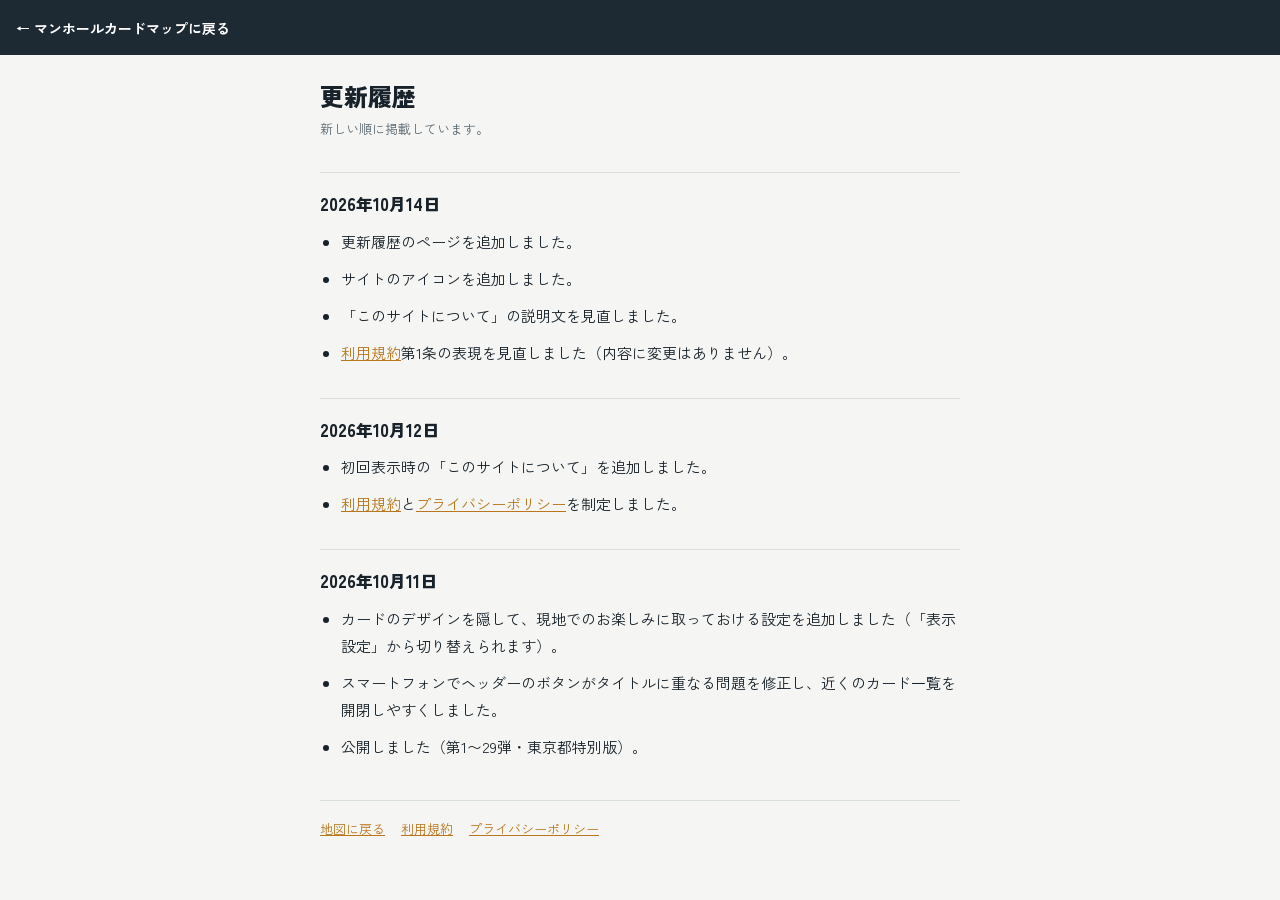
==== changelog.html @ 0600475e "Add changelog page and site icon, revise about dialog wording - Add changelog.html and link it from " ====
<!doctype html>
<html lang="ja">
<head>
<meta charset="utf-8">
<meta name="viewport" content="width=device-width,initial-scale=1,viewport-fit=cover">
<title>更新履歴｜マンホールカードマップ</title>
<link rel="stylesheet" href="https://fonts.googleapis.com/css2?family=Zen+Kaku+Gothic+New:wght@400;700;900&display=swap">
<link rel="icon" href="favicon.svg" type="image/svg+xml">
<link rel="icon" href="icon-192.png" type="image/png" sizes="192x192">
<link rel="apple-touch-icon" href="apple-touch-icon.png">
<link rel="stylesheet" href="doc.css">
</head>
<body>
<header><a href="./">← マンホールカードマップに戻る</a></header>
<main>
  <h1>更新履歴</h1>
  <p class="date">新しい順に掲載しています。</p>

  <h2><time datetime="2026-10-14">2026年10月14日</time></h2>
  <ul>
    <li>更新履歴のページを追加しました。</li>
    <li>サイトのアイコンを追加しました。</li>
    <li>「このサイトについて」の説明文を見直しました。</li>
    <li><a href="terms.html">利用規約</a>第1条の表現を見直しました（内容に変更はありません）。</li>
  </ul>

  <h2><time datetime="2026-10-12">2026年10月12日</time></h2>
  <ul>
    <li>初回表示時の「このサイトについて」を追加しました。</li>
    <li><a href="terms.html">利用規約</a>と<a href="privacy.html">プライバシーポリシー</a>を制定しました。</li>
  </ul>

  <h2><time datetime="2026-10-11">2026年10月11日</time></h2>
  <ul>
    <li>カードのデザインを隠して、現地でのお楽しみに取っておける設定を追加しました（「表示設定」から切り替えられます）。</li>
    <li>スマートフォンでヘッダーのボタンがタイトルに重なる問題を修正し、近くのカード一覧を開閉しやすくしました。</li>
    <li>公開しました（第1〜29弾・東京都特別版）。</li>
  </ul>

  <footer><a href="./">地図に戻る</a><a href="terms.html">利用規約</a><a href="privacy.html">プライバシーポリシー</a></footer>
</main>
</body>
</html>
---- doc.css ----
/* Shared style for the text pages (privacy / terms) */
:root {
  --iron: #1d2a33;
  --paper: #f5f6f4;
  --ink: #18222a;
  --muted: #5d6b74;
  --line: #d9dedf;
  --accent: #b9761c;
  --font-body: "Zen Kaku Gothic New", "Hiragino Kaku Gothic ProN", "Yu Gothic", system-ui, sans-serif;
}
@media (prefers-color-scheme: dark) {
  :root { --paper: #141b20; --ink: #e7ecee; --muted: #9aa8b0; --line: #2c3a43; --accent: #e8a33d; color-scheme: dark; }
}
* { box-sizing: border-box; }
body { margin: 0; background: var(--paper); color: var(--ink); font-family: var(--font-body); line-height: 1.8; font-size: 15px; }
header { background: var(--iron); color: #fff; padding: calc(env(safe-area-inset-top, 0px) + 14px) 16px 14px; }
header a { color: #fff; text-decoration: none; font-weight: 700; font-size: 14px; }
header a:hover { text-decoration: underline; }
main { max-width: 42rem; margin: 0 auto; padding: 24px 16px calc(env(safe-area-inset-bottom, 0px) + 48px); }
h1 { font-size: 24px; font-weight: 900; line-height: 1.4; margin: 0 0 4px; text-wrap: balance; }
.date { color: var(--muted); font-size: 13px; margin: 0 0 24px; }
h2 { font-size: 17px; font-weight: 900; margin: 32px 0 8px; padding-top: 16px; border-top: 1px solid var(--line); }
p, li { margin: 0 0 10px; }
ul, ol { padding-left: 1.4em; margin: 0 0 10px; }
a { color: var(--accent); }
a:focus-visible { outline: 2px solid var(--accent); outline-offset: 2px; }
table { border-collapse: collapse; width: 100%; font-size: 14px; margin: 8px 0 12px; }
.tbl { overflow-x: auto; }
th, td { border: 1px solid var(--line); padding: 8px 10px; text-align: left; vertical-align: top; }
th { white-space: nowrap; }
footer { margin-top: 40px; padding-top: 16px; border-top: 1px solid var(--line); font-size: 13px; color: var(--muted); display: flex; gap: 16px; flex-wrap: wrap; }
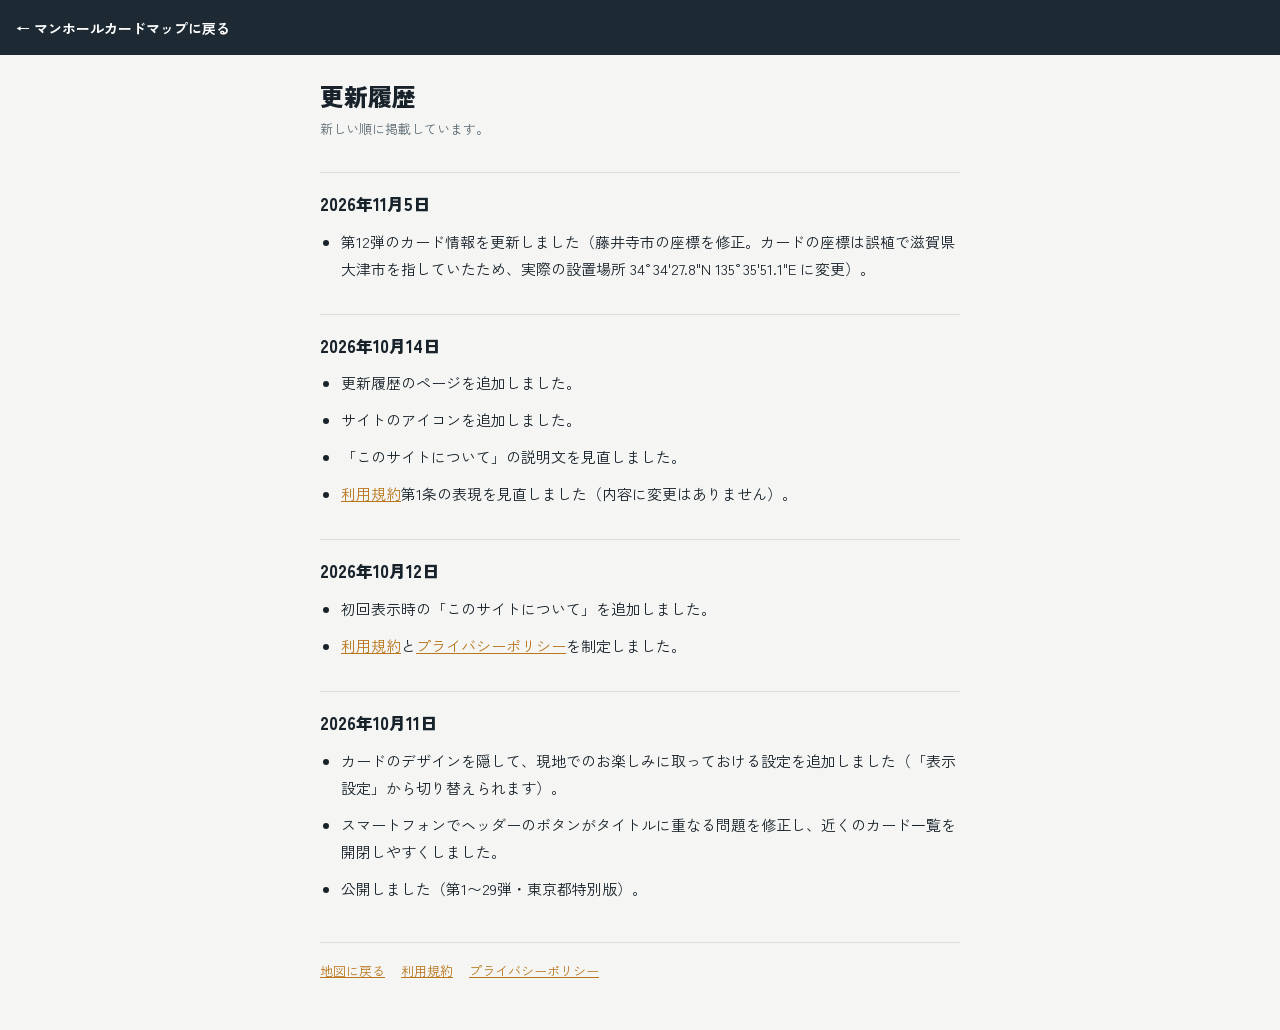
==== commit 7e2072f8: "Fix coordinates of Fujiidera card in series 12 Co-Authored-By: Claude Opus 5.5 <noreply@anthropic.co" ====
--- a/changelog.html
+++ b/changelog.html
@@ -15,6 +15,11 @@
 <main>
   <h1>更新履歴</h1>
   <p class="date">新しい順に掲載しています。</p>
+
+  <h2><time datetime="2026-11-05">2026年11月5日</time></h2>
+  <ul>
+    <li>第12弾のカード情報を更新しました（藤井寺市の座標を修正。カードの座標は誤植で滋賀県大津市を指していたため、実際の設置場所 34°34'27.8"N 135°35'51.1"E に変更）。</li>
+  </ul>
 
   <h2><time datetime="2026-10-14">2026年10月14日</time></h2>
   <ul>
